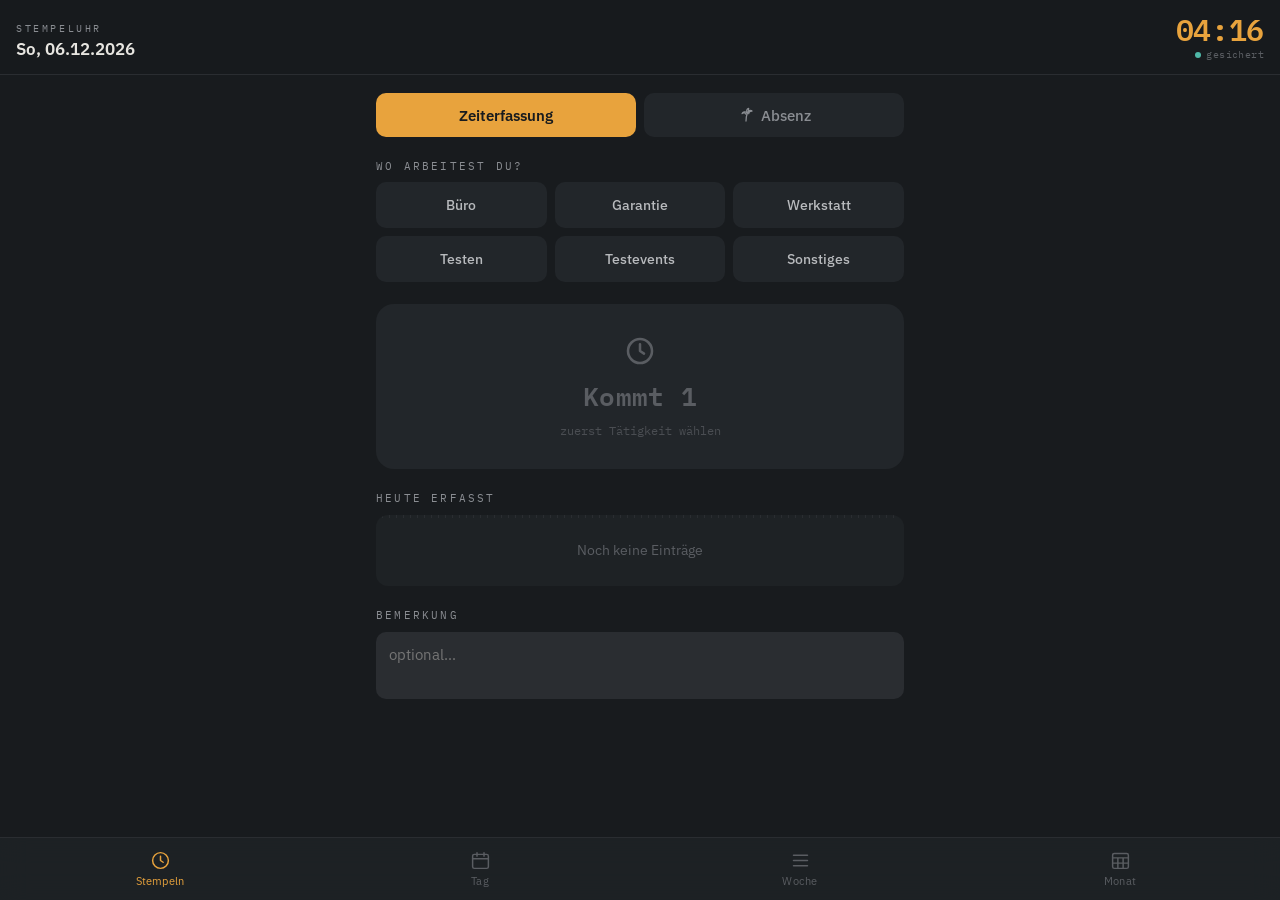
==== web/index.html @ d8d4fa14 "Automatischer Server-Sync auf den Pi - Restrukturiert: Client-Code nach web/, neues FastAPI-Backend " ====
<!DOCTYPE html>
<html lang="de">
  <head>
    <meta charset="utf-8" />
    <meta name="viewport" content="width=device-width, initial-scale=1, viewport-fit=cover, maximum-scale=1" />
    <title>Stempeluhr</title>

    <meta name="description" content="Mobile Arbeitszeiterfassung – offline, lokal, mit CSV-Export." />
    <meta name="theme-color" content="#181B1E" />
    <meta name="color-scheme" content="dark" />

    <!-- iOS Homescreen -->
    <meta name="apple-mobile-web-app-capable" content="yes" />
    <meta name="mobile-web-app-capable" content="yes" />
    <meta name="apple-mobile-web-app-status-bar-style" content="black-translucent" />
    <meta name="apple-mobile-web-app-title" content="Stempeluhr" />
    <link rel="apple-touch-icon" href="./icons/icon-192.png" />

    <link rel="manifest" href="./manifest.json" />
    <link rel="icon" href="./icons/icon-192.png" />

    <link rel="preconnect" href="https://fonts.googleapis.com" />
    <link rel="preconnect" href="https://fonts.gstatic.com" crossorigin />
    <link
      rel="stylesheet"
      href="https://fonts.googleapis.com/css2?family=IBM+Plex+Mono:wght@400;500;600;700&family=IBM+Plex+Sans:wght@400;500;600;700&display=swap"
    />
    <link rel="stylesheet" href="./styles.css" />
  </head>

  <body>
    <header class="topbar">
      <div class="topbar-left">
        <div class="eyebrow">Stempeluhr</div>
        <div class="topbar-date" id="topbarDate">–</div>
      </div>
      <div class="topbar-right">
        <div class="clock" id="clock">--:--</div>
        <div class="syncrow" id="syncRow" title="Server-Sync" hidden>
          <span class="syncdot" id="syncDot"></span><span id="syncLabel"></span>
        </div>
      </div>
    </header>

    <main id="screen" class="screen" aria-live="polite">
      <div class="loading">Lädt…</div>
    </main>

    <nav class="tabbar" id="tabbar" role="tablist" aria-label="Ansicht">
      <button class="tab" data-screen="stempeln" role="tab" aria-selected="true">
        <svg viewBox="0 0 24 24" class="tab-ico" aria-hidden="true">
          <circle cx="12" cy="12" r="9" /><path d="M12 7v5l3 2" />
        </svg>
        <span>Stempeln</span>
      </button>
      <button class="tab" data-screen="tag" role="tab" aria-selected="false">
        <svg viewBox="0 0 24 24" class="tab-ico" aria-hidden="true">
          <rect x="3" y="5" width="18" height="16" rx="2" /><path d="M3 10h18M8 3v4M16 3v4" />
        </svg>
        <span>Tag</span>
      </button>
      <button class="tab" data-screen="woche" role="tab" aria-selected="false">
        <svg viewBox="0 0 24 24" class="tab-ico" aria-hidden="true">
          <path d="M4 6h16M4 12h16M4 18h16" />
        </svg>
        <span>Woche</span>
      </button>
      <button class="tab" data-screen="monat" role="tab" aria-selected="false">
        <svg viewBox="0 0 24 24" class="tab-ico" aria-hidden="true">
          <rect x="3" y="4" width="18" height="17" rx="2" />
          <path d="M3 9h18M9 9v12M15 9v12M3 15h18" />
        </svg>
        <span>Monat</span>
      </button>
    </nav>

    <div class="toast" id="toast" role="status" aria-live="polite" hidden></div>

    <script src="./db.js"></script>
    <script src="./sync.js"></script>
    <script src="./app.js"></script>
  </body>
</html>
---- web/styles.css ----
/* Stempeluhr – dunkles, industrielles Design.
   Amber = Kommt / aktive Auswahl, Türkis = Geht / Absenz. */

:root {
  --bg: #181b1e;
  --surface: #1e2225;
  --surface-2: #22262a;
  --surface-3: #2a2d31;
  --line: #2a2d31;
  --line-soft: #34383d;
  --text: #e7e5e0;
  --text-2: #b8babd;
  --muted: #8a8d92;
  --dim: #5a5d62;
  --amber: #e8a33d;
  --amber-lite: #ffc46b;
  --teal: #4fb8a8;
  --teal-lite: #7fddd0;
  --danger: #d9646a;

  --mono: 'IBM Plex Mono', ui-monospace, SFMono-Regular, Menlo, Consolas, monospace;
  --sans: 'IBM Plex Sans', -apple-system, BlinkMacSystemFont, 'Segoe UI', Roboto, sans-serif;

  --pad: 16px;
  --radius: 12px;
  --tabbar-h: 62px;
  --safe-top: env(safe-area-inset-top, 0px);
  --safe-bottom: env(safe-area-inset-bottom, 0px);
}

* {
  box-sizing: border-box;
  -webkit-tap-highlight-color: transparent;
}

html,
body {
  margin: 0;
  padding: 0;
  background: var(--bg);
  color: var(--text);
  font-family: var(--sans);
  font-size: 16px;
  line-height: 1.4;
  overscroll-behavior-y: none;
}

body {
  min-height: 100vh;
  min-height: 100dvh;
  -webkit-font-smoothing: antialiased;
}

button {
  font-family: inherit;
  font-size: inherit;
  color: inherit;
  border: none;
  background: none;
  cursor: pointer;
}

input,
textarea,
select {
  font-family: inherit;
  font-size: 16px; /* verhindert Auto-Zoom auf iOS */
  color: var(--text);
}

.mono {
  font-family: var(--mono);
  font-variant-numeric: tabular-nums;
}

/* ---------- Topbar ---------- */

.topbar {
  position: sticky;
  top: 0;
  z-index: 20;
  display: flex;
  align-items: flex-end;
  justify-content: space-between;
  gap: 12px;
  padding: calc(var(--safe-top) + 14px) var(--pad) 12px;
  background: rgba(24, 27, 30, 0.94);
  backdrop-filter: blur(12px);
  -webkit-backdrop-filter: blur(12px);
  border-bottom: 1px solid var(--line);
}

.eyebrow {
  font-family: var(--mono);
  font-size: 10px;
  letter-spacing: 0.26em;
  text-transform: uppercase;
  color: var(--muted);
}

.topbar-date {
  font-size: 17px;
  font-weight: 600;
  margin-top: 2px;
}

.topbar-right {
  display: flex;
  flex-direction: column;
  align-items: flex-end;
  gap: 4px;
}

.clock {
  font-family: var(--mono);
  font-variant-numeric: tabular-nums;
  font-size: 30px;
  font-weight: 600;
  line-height: 1;
  color: var(--amber);
  letter-spacing: -0.01em;
}

.syncrow {
  display: flex;
  align-items: center;
  gap: 5px;
  font-family: var(--mono);
  font-size: 10px;
  letter-spacing: 0.04em;
  color: var(--dim);
}

.syncdot {
  width: 6px;
  height: 6px;
  border-radius: 50%;
  background: var(--dim);
  flex: none;
  transition: background 0.2s;
}

.syncrow.synced .syncdot {
  background: var(--teal);
}
.syncrow.syncing .syncdot {
  background: var(--amber);
  animation: syncpulse 1s ease-in-out infinite;
}
.syncrow.pending .syncdot,
.syncrow.offline .syncdot {
  background: var(--amber);
}

@keyframes syncpulse {
  0%, 100% { opacity: 1; }
  50% { opacity: 0.35; }
}

/* ---------- Screen ---------- */

.screen {
  padding: 18px var(--pad) calc(var(--tabbar-h) + var(--safe-bottom) + 28px);
  max-width: 560px;
  margin: 0 auto;
}

.loading {
  padding: 60px 0;
  text-align: center;
  font-family: var(--mono);
  font-size: 13px;
  letter-spacing: 0.2em;
  color: var(--amber);
}

.section {
  margin-top: 22px;
}
.section:first-child {
  margin-top: 0;
}

.label {
  font-family: var(--mono);
  font-size: 11px;
  letter-spacing: 0.2em;
  text-transform: uppercase;
  color: var(--muted);
  margin-bottom: 8px;
  display: block;
}

.hint {
  font-size: 11.5px;
  color: var(--dim);
  line-height: 1.5;
  margin-top: 10px;
}
.hint.center {
  text-align: center;
}

/* ---------- Segmented control ---------- */

.seg {
  display: flex;
  gap: 8px;
}

.seg-btn {
  flex: 1;
  min-height: 44px;
  border-radius: 10px;
  background: var(--surface-2);
  color: var(--muted);
  font-size: 14.5px;
  font-weight: 500;
  display: flex;
  align-items: center;
  justify-content: center;
  gap: 7px;
  transition: background 0.15s, color 0.15s;
}

.seg-btn[aria-pressed='true'] {
  background: var(--amber);
  color: var(--bg);
  font-weight: 600;
}

.seg-btn.teal[aria-pressed='true'] {
  background: var(--teal);
  color: var(--bg);
}

.seg-btn svg {
  width: 16px;
  height: 16px;
}

/* ---------- Chips ---------- */

.chip-grid {
  display: grid;
  grid-template-columns: repeat(3, 1fr);
  gap: 8px;
}

.chip-row {
  display: flex;
  flex-wrap: wrap;
  gap: 8px;
}

.chip {
  min-height: 46px;
  padding: 6px 10px;
  border-radius: 10px;
  border: 2px solid transparent;
  background: var(--surface-2);
  color: var(--text-2);
  font-size: 14px;
  font-weight: 500;
  display: inline-flex;
  align-items: center;
  justify-content: center;
  gap: 6px;
  text-align: center;
  transition: transform 0.12s, background 0.12s, border-color 0.12s, box-shadow 0.12s;
}

.chip-row .chip {
  min-height: 42px;
  border-radius: 999px;
  padding: 6px 16px;
}

.chip .check {
  width: 15px;
  height: 15px;
  flex: none;
  display: none;
}

.chip[aria-pressed='true'] {
  background: var(--amber);
  color: var(--bg);
  border-color: var(--amber-lite);
  font-weight: 700;
  transform: scale(1.04);
  box-shadow: 0 0 0 3px rgba(232, 163, 61, 0.25);
}

.chip.teal[aria-pressed='true'] {
  background: var(--teal);
  border-color: var(--teal-lite);
  box-shadow: 0 0 0 3px rgba(79, 184, 168, 0.25);
}

.chip[aria-pressed='true'] .check {
  display: block;
}

.chip:active {
  transform: scale(0.97);
}

/* ---------- Stempel-Button ---------- */

.punch {
  width: 100%;
  border-radius: 18px;
  padding: 30px 16px;
  display: flex;
  flex-direction: column;
  align-items: center;
  gap: 8px;
  background: var(--surface-2);
  color: var(--dim);
  transition: transform 0.1s, background 0.15s, color 0.15s;
  border: 1px solid transparent;
}

.punch:active {
  transform: scale(0.985);
}

.punch.kommt {
  background: var(--amber);
  color: var(--bg);
  box-shadow: 0 10px 30px -14px rgba(232, 163, 61, 0.7);
}

.punch.geht {
  background: #3e4348;
  color: var(--text);
  border-color: var(--teal);
  box-shadow: 0 10px 30px -16px rgba(79, 184, 168, 0.6);
}

.punch-ico {
  width: 32px;
  height: 32px;
}

.punch-title {
  font-family: var(--mono);
  font-size: 26px;
  font-weight: 600;
  letter-spacing: 0.01em;
}

.punch-sub {
  font-family: var(--mono);
  font-size: 12px;
  opacity: 0.72;
}

/* ---------- Cards / Listen ---------- */

.card {
  background: var(--surface);
  border-radius: var(--radius);
  padding: 14px;
}

.card + .card {
  margin-top: 10px;
}

.list {
  background: var(--surface);
  border-radius: var(--radius);
  overflow: hidden;
}

.row {
  display: flex;
  align-items: center;
  justify-content: space-between;
  gap: 10px;
  padding: 11px 14px;
  min-height: 52px;
  border-top: 1px solid var(--line);
}
.row:first-child {
  border-top: none;
}

.row-left {
  display: flex;
  align-items: center;
  gap: 10px;
  min-width: 0;
}

.dot {
  width: 8px;
  height: 8px;
  border-radius: 50%;
  flex: none;
  background: var(--dim);
}
.dot.amber {
  background: var(--amber);
}
.dot.teal {
  background: var(--teal);
}

.row-title {
  font-size: 14px;
  color: var(--text-2);
  white-space: nowrap;
}

.badge {
  font-family: var(--mono);
  font-size: 11px;
  padding: 2px 6px;
  border-radius: 5px;
  background: var(--surface-3);
  color: var(--amber);
  white-space: nowrap;
  overflow: hidden;
  text-overflow: ellipsis;
}

.row-right {
  display: flex;
  align-items: center;
  gap: 6px;
  flex: none;
}

.time {
  font-family: var(--mono);
  font-variant-numeric: tabular-nums;
  font-size: 18px;
  font-weight: 500;
}

.iconbtn {
  width: 40px;
  height: 40px;
  display: inline-flex;
  align-items: center;
  justify-content: center;
  color: var(--dim);
  border-radius: 8px;
}
.iconbtn svg {
  width: 17px;
  height: 17px;
}
.iconbtn:active {
  background: var(--surface-3);
}
.iconbtn.ok {
  color: var(--teal);
}
.iconbtn.cancel {
  color: var(--muted);
}

.empty {
  background: var(--surface);
  border-radius: var(--radius);
  padding: 26px 16px;
  text-align: center;
  font-size: 14px;
  color: var(--dim);
  background-image: repeating-linear-gradient(
    90deg,
    transparent,
    transparent 6px,
    var(--line) 6px,
    var(--line) 7px
  );
  background-size: 100% 3px;
  background-repeat: no-repeat;
  background-position: 0 0;
}

.total {
  display: flex;
  justify-content: space-between;
  align-items: baseline;
  padding: 12px 4px 0;
  font-size: 14px;
  color: var(--muted);
}

.total strong {
  font-family: var(--mono);
  font-variant-numeric: tabular-nums;
  font-size: 17px;
  font-weight: 600;
  color: var(--amber);
}

/* ---------- Inputs ---------- */

.input {
  width: 100%;
  background: var(--surface-3);
  border: 1px solid transparent;
  border-radius: 10px;
  padding: 11px 12px;
  outline: none;
  min-height: 46px;
}

.input:focus {
  border-color: var(--amber);
}

.input.mono {
  font-family: var(--mono);
  font-size: 18px;
}

.input.time-input {
  font-family: var(--mono);
  font-size: 17px;
  min-width: 108px;
  width: auto;
  padding: 8px 10px;
  min-height: 40px;
}

textarea.input {
  resize: none;
  line-height: 1.45;
  font-size: 15px;
}

textarea.input:focus {
  border-color: var(--amber);
}

.field + .field {
  margin-top: 14px;
}

/* ---------- Buttons ---------- */

.btn {
  width: 100%;
  min-height: 48px;
  border-radius: 10px;
  background: var(--surface-3);
  color: var(--text);
  font-size: 14.5px;
  font-weight: 500;
  display: flex;
  align-items: center;
  justify-content: center;
  gap: 8px;
  transition: transform 0.1s, opacity 0.15s;
}

.btn:active {
  transform: scale(0.985);
}

.btn svg {
  width: 17px;
  height: 17px;
}

.btn.primary {
  background: var(--amber);
  color: var(--bg);
  font-weight: 600;
}

.btn.teal {
  background: var(--teal);
  color: var(--bg);
  font-weight: 600;
}

.btn.ghost {
  background: var(--surface-2);
  color: var(--muted);
  width: auto;
  padding: 0 18px;
  flex: none;
}

.btn.dashed {
  background: transparent;
  border: 1px dashed var(--line-soft);
  color: var(--muted);
}

.btn:disabled {
  opacity: 0.32;
  pointer-events: none;
}

.btn-row {
  display: flex;
  gap: 8px;
  margin-top: 12px;
}

.btn-row .btn {
  margin-top: 0;
}

.btn + .btn,
.list + .btn,
.empty + .btn,
.total + .btn {
  margin-top: 12px;
}

/* ---------- Datums-Navigation ---------- */

.navrow {
  display: flex;
  align-items: center;
  justify-content: space-between;
  gap: 8px;
  margin-bottom: 10px;
}

.navrow .nav-title {
  font-size: 15px;
  font-weight: 600;
  text-align: center;
  flex: 1;
}

.navrow .nav-title small {
  display: block;
  font-family: var(--mono);
  font-size: 10.5px;
  letter-spacing: 0.18em;
  text-transform: uppercase;
  color: var(--muted);
  font-weight: 400;
  margin-top: 2px;
}

.navbtn {
  width: 44px;
  height: 44px;
  border-radius: 10px;
  display: inline-flex;
  align-items: center;
  justify-content: center;
  color: var(--text-2);
  background: var(--surface-2);
  flex: none;
}
.navbtn svg {
  width: 18px;
  height: 18px;
}
.navbtn:active {
  background: var(--surface-3);
}

.today-link {
  display: block;
  margin: 0 auto;
  font-size: 12.5px;
  color: var(--amber);
  padding: 8px 12px;
}

/* ---------- Wochenliste ---------- */

.week-row {
  display: flex;
  align-items: center;
  justify-content: space-between;
  gap: 10px;
  width: 100%;
  padding: 12px 14px;
  min-height: 52px;
  border-top: 1px solid var(--line);
  text-align: left;
}
.week-row:first-child {
  border-top: none;
}
.week-row.is-today {
  background: var(--surface-2);
}
.week-row.weekend .wd {
  color: var(--dim);
}

.wd {
  font-family: var(--mono);
  font-size: 14px;
  color: var(--muted);
  width: 26px;
  flex: none;
}
.week-row.is-today .wd {
  color: var(--amber);
}

.wdate {
  font-family: var(--mono);
  font-size: 13.5px;
  color: var(--text-2);
}

.wval {
  font-family: var(--mono);
  font-variant-numeric: tabular-nums;
  font-size: 14px;
  text-align: right;
}
.wval .none {
  color: #4a4d52;
}
.wval .abs {
  color: var(--teal);
}
.wval .cat {
  display: block;
  font-size: 10.5px;
  color: var(--dim);
  margin-top: 1px;
}

/* ---------- Monatsraster ---------- */

.month-head {
  display: grid;
  grid-template-columns: repeat(7, 1fr);
  gap: 5px;
  text-align: center;
  font-family: var(--mono);
  font-size: 10px;
  letter-spacing: 0.1em;
  color: var(--dim);
  margin-bottom: 6px;
}

.month-grid {
  display: grid;
  grid-template-columns: repeat(7, 1fr);
  gap: 5px;
}

.mcell {
  aspect-ratio: 1 / 1;
  border-radius: 10px;
  background: var(--surface);
  color: var(--text-2);
  display: flex;
  flex-direction: column;
  align-items: center;
  justify-content: center;
  gap: 3px;
  font-family: var(--mono);
  font-size: 12px;
  border: 1px solid transparent;
}

.mcell.blank {
  background: transparent;
}

.mcell.is-today {
  border-color: var(--amber);
  color: var(--amber);
  font-weight: 600;
}

.mcell.is-selected {
  background: var(--surface-3);
}

.mcell.weekend {
  background: #1a1e21;
  color: var(--dim);
}

.mdot {
  width: 6px;
  height: 6px;
  border-radius: 50%;
  background: transparent;
}
.mdot.work {
  background: var(--amber);
}
.mdot.abs {
  background: var(--teal);
}

.legend {
  display: flex;
  gap: 16px;
  justify-content: center;
  margin-top: 12px;
  font-size: 11.5px;
  color: var(--muted);
}
.legend span {
  display: inline-flex;
  align-items: center;
  gap: 6px;
}

/* ---------- Tabbar ---------- */

.tabbar {
  position: fixed;
  left: 0;
  right: 0;
  bottom: 0;
  z-index: 30;
  display: flex;
  background: rgba(30, 34, 37, 0.96);
  backdrop-filter: blur(14px);
  -webkit-backdrop-filter: blur(14px);
  border-top: 1px solid var(--line);
  padding-bottom: var(--safe-bottom);
}

.tab {
  flex: 1;
  height: var(--tabbar-h);
  display: flex;
  flex-direction: column;
  align-items: center;
  justify-content: center;
  gap: 3px;
  color: var(--dim);
  font-size: 10.5px;
  letter-spacing: 0.02em;
  transition: color 0.15s;
}

.tab-ico {
  width: 21px;
  height: 21px;
  fill: none;
  stroke: currentColor;
  stroke-width: 1.7;
  stroke-linecap: round;
  stroke-linejoin: round;
}

.tab[aria-selected='true'] {
  color: var(--amber);
}

/* ---------- Toast ---------- */

.toast {
  position: fixed;
  left: 50%;
  transform: translateX(-50%) translateY(8px);
  bottom: calc(var(--tabbar-h) + var(--safe-bottom) + 16px);
  z-index: 40;
  background: var(--surface-3);
  border: 1px solid var(--line-soft);
  color: var(--text);
  font-size: 13.5px;
  padding: 10px 16px;
  border-radius: 999px;
  box-shadow: 0 12px 30px -10px rgba(0, 0, 0, 0.7);
  opacity: 0;
  transition: opacity 0.2s, transform 0.2s;
  pointer-events: none;
  max-width: calc(100vw - 32px);
  text-align: center;
}

.toast.show {
  opacity: 1;
  transform: translateX(-50%) translateY(0);
}

/* ---------- Icons ---------- */

svg.ico {
  fill: none;
  stroke: currentColor;
  stroke-width: 1.9;
  stroke-linecap: round;
  stroke-linejoin: round;
}

svg.ico.thick {
  stroke-width: 2.8;
}

/* ---------- Update-Banner ---------- */

.updatebar {
  position: fixed;
  left: 12px;
  right: 12px;
  bottom: calc(var(--tabbar-h) + var(--safe-bottom) + 12px);
  z-index: 45;
  background: var(--surface-3);
  border: 1px solid var(--line-soft);
  border-radius: 12px;
  padding: 12px 14px;
  display: flex;
  align-items: center;
  justify-content: space-between;
  gap: 12px;
  font-size: 13.5px;
}

.updatebar button {
  color: var(--amber);
  font-weight: 600;
  padding: 6px 4px;
}

@media (prefers-reduced-motion: reduce) {
  * {
    transition: none !important;
    animation: none !important;
  }
}
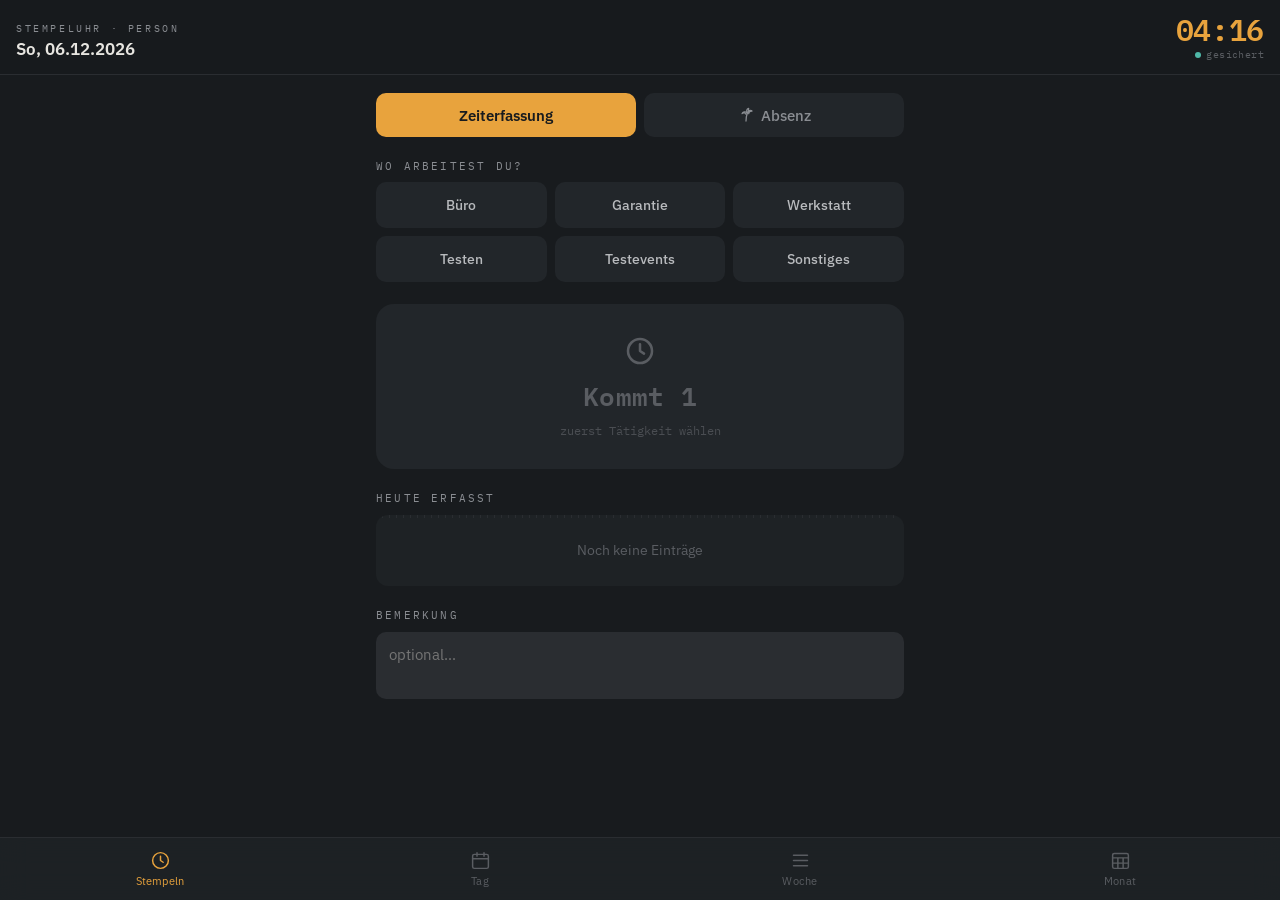
==== commit c717d027: "Mehrpersonenfähiger Sync: Profil pro Gerät - server/main.py: API-Pfade jetzt /api/{person}/days/...," ====
--- a/web/index.html
+++ b/web/index.html
@@ -31,7 +31,7 @@
   <body>
     <header class="topbar">
       <div class="topbar-left">
-        <div class="eyebrow">Stempeluhr</div>
+        <div class="eyebrow" id="eyebrow">Stempeluhr</div>
         <div class="topbar-date" id="topbarDate">–</div>
       </div>
       <div class="topbar-right">
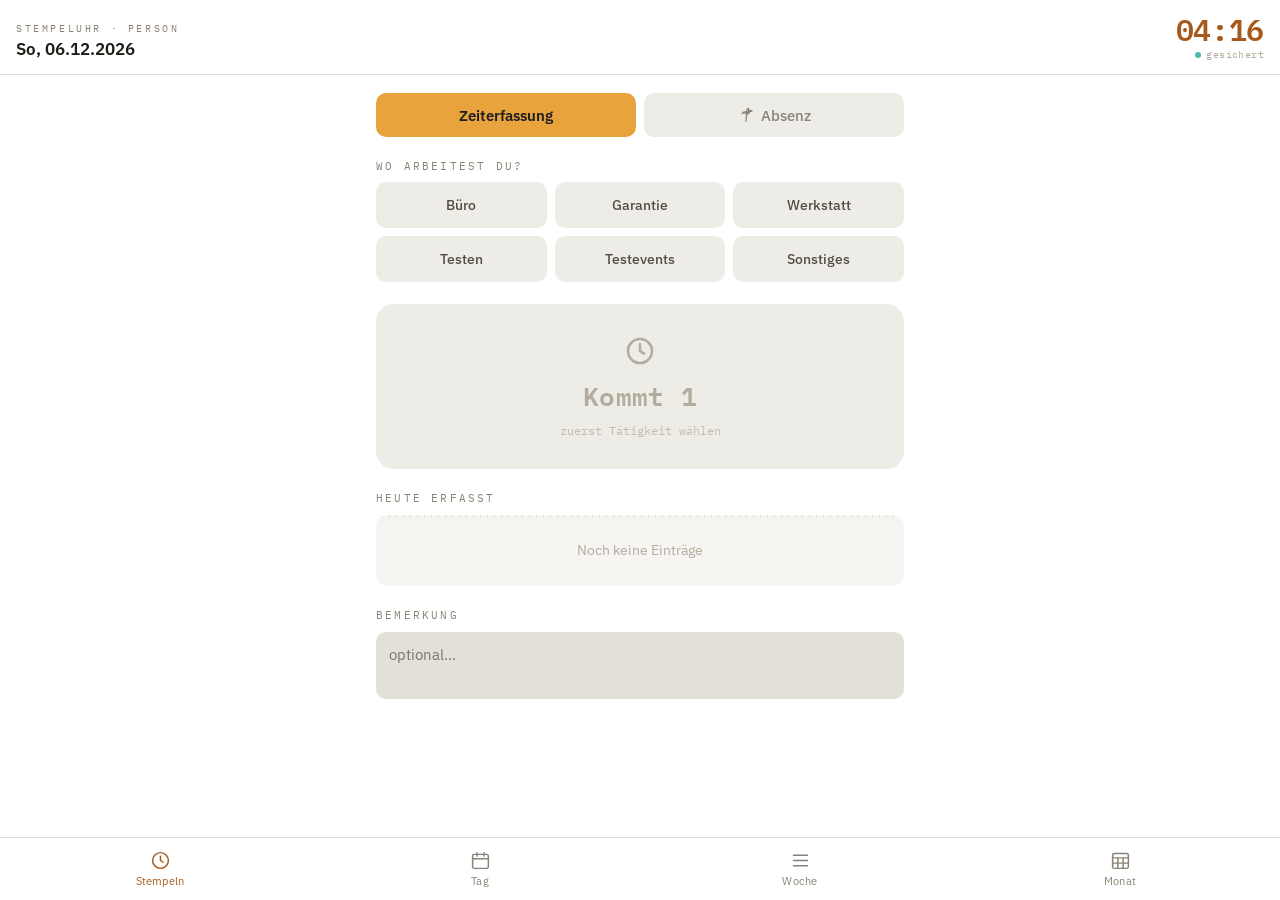
==== commit a9ff7d26: "Auf helles Design umgestellt (weisser Hintergrund statt dunkel) :root-Palette invertiert (weiss/hell" ====
--- a/web/index.html
+++ b/web/index.html
@@ -6,13 +6,13 @@
     <title>Stempeluhr</title>
 
     <meta name="description" content="Mobile Arbeitszeiterfassung – offline, lokal, mit CSV-Export." />
-    <meta name="theme-color" content="#181B1E" />
-    <meta name="color-scheme" content="dark" />
+    <meta name="theme-color" content="#ffffff" />
+    <meta name="color-scheme" content="light" />
 
     <!-- iOS Homescreen -->
     <meta name="apple-mobile-web-app-capable" content="yes" />
     <meta name="mobile-web-app-capable" content="yes" />
-    <meta name="apple-mobile-web-app-status-bar-style" content="black-translucent" />
+    <meta name="apple-mobile-web-app-status-bar-style" content="default" />
     <meta name="apple-mobile-web-app-title" content="Stempeluhr" />
     <link rel="apple-touch-icon" href="./icons/icon-192.png" />
 
--- a/web/styles.css
+++ b/web/styles.css
@@ -1,22 +1,29 @@
-/* Stempeluhr – dunkles, industrielles Design.
-   Amber = Kommt / aktive Auswahl, Türkis = Geht / Absenz. */
+/* Stempeluhr – helles, industrielles Design.
+   Amber = Kommt / aktive Auswahl, Türkis = Geht / Absenz.
+   --amber/--teal sind für Flächen (Buttons, Punkte, Badges-Hintergrund) gedacht;
+   auf Weiss haben sie zu wenig Kontrast für Fliesstext, deshalb gibt es
+   --amber-ink/--teal-ink als abgedunkelte Varianten für Text. --ink ist der
+   dunkle Text, der auf den satten Amber-/Türkis-Flächen liegt. */
 
 :root {
-  --bg: #181b1e;
-  --surface: #1e2225;
-  --surface-2: #22262a;
-  --surface-3: #2a2d31;
-  --line: #2a2d31;
-  --line-soft: #34383d;
-  --text: #e7e5e0;
-  --text-2: #b8babd;
-  --muted: #8a8d92;
-  --dim: #5a5d62;
+  --bg: #ffffff;
+  --surface: #f6f5f2;
+  --surface-2: #eeece6;
+  --surface-3: #e3e0d8;
+  --line: #e2ded4;
+  --line-soft: #d2cbbd;
+  --text: #201d19;
+  --text-2: #524c43;
+  --muted: #8a8375;
+  --dim: #b3ab9c;
+  --ink: #1c1e21;
   --amber: #e8a33d;
   --amber-lite: #ffc46b;
+  --amber-ink: #a6591a;
   --teal: #4fb8a8;
   --teal-lite: #7fddd0;
-  --danger: #d9646a;
+  --teal-ink: #0e7c6b;
+  --danger: #c1392f;
 
   --mono: 'IBM Plex Mono', ui-monospace, SFMono-Regular, Menlo, Consolas, monospace;
   --sans: 'IBM Plex Sans', -apple-system, BlinkMacSystemFont, 'Segoe UI', Roboto, sans-serif;
@@ -84,7 +91,7 @@
   justify-content: space-between;
   gap: 12px;
   padding: calc(var(--safe-top) + 14px) var(--pad) 12px;
-  background: rgba(24, 27, 30, 0.94);
+  background: rgba(255, 255, 255, 0.88);
   backdrop-filter: blur(12px);
   -webkit-backdrop-filter: blur(12px);
   border-bottom: 1px solid var(--line);
@@ -117,7 +124,7 @@
   font-size: 30px;
   font-weight: 600;
   line-height: 1;
-  color: var(--amber);
+  color: var(--amber-ink);
   letter-spacing: -0.01em;
 }
 
@@ -171,7 +178,7 @@
   font-family: var(--mono);
   font-size: 13px;
   letter-spacing: 0.2em;
-  color: var(--amber);
+  color: var(--amber-ink);
 }
 
 .section {
@@ -225,13 +232,13 @@
 
 .seg-btn[aria-pressed='true'] {
   background: var(--amber);
-  color: var(--bg);
+  color: var(--ink);
   font-weight: 600;
 }
 
 .seg-btn.teal[aria-pressed='true'] {
   background: var(--teal);
-  color: var(--bg);
+  color: var(--ink);
 }
 
 .seg-btn svg {
@@ -285,7 +292,7 @@
 
 .chip[aria-pressed='true'] {
   background: var(--amber);
-  color: var(--bg);
+  color: var(--ink);
   border-color: var(--amber-lite);
   font-weight: 700;
   transform: scale(1.04);
@@ -328,15 +335,15 @@
 
 .punch.kommt {
   background: var(--amber);
-  color: var(--bg);
-  box-shadow: 0 10px 30px -14px rgba(232, 163, 61, 0.7);
+  color: var(--ink);
+  box-shadow: 0 10px 30px -14px rgba(232, 163, 61, 0.5);
 }
 
 .punch.geht {
-  background: #3e4348;
+  background: #eaf7f4;
   color: var(--text);
   border-color: var(--teal);
-  box-shadow: 0 10px 30px -16px rgba(79, 184, 168, 0.6);
+  box-shadow: 0 10px 30px -16px rgba(79, 184, 168, 0.35);
 }
 
 .punch-ico {
@@ -421,7 +428,7 @@
   padding: 2px 6px;
   border-radius: 5px;
   background: var(--surface-3);
-  color: var(--amber);
+  color: var(--amber-ink);
   white-space: nowrap;
   overflow: hidden;
   text-overflow: ellipsis;
@@ -458,7 +465,7 @@
   background: var(--surface-3);
 }
 .iconbtn.ok {
-  color: var(--teal);
+  color: var(--teal-ink);
 }
 .iconbtn.cancel {
   color: var(--muted);
@@ -497,7 +504,7 @@
   font-variant-numeric: tabular-nums;
   font-size: 17px;
   font-weight: 600;
-  color: var(--amber);
+  color: var(--amber-ink);
 }
 
 /* ---------- Inputs ---------- */
@@ -572,13 +579,13 @@
 
 .btn.primary {
   background: var(--amber);
-  color: var(--bg);
+  color: var(--ink);
   font-weight: 600;
 }
 
 .btn.teal {
   background: var(--teal);
-  color: var(--bg);
+  color: var(--ink);
   font-weight: 600;
 }
 
@@ -669,7 +676,7 @@
   display: block;
   margin: 0 auto;
   font-size: 12.5px;
-  color: var(--amber);
+  color: var(--amber-ink);
   padding: 8px 12px;
 }
 
@@ -704,7 +711,7 @@
   flex: none;
 }
 .week-row.is-today .wd {
-  color: var(--amber);
+  color: var(--amber-ink);
 }
 
 .wdate {
@@ -720,10 +727,10 @@
   text-align: right;
 }
 .wval .none {
-  color: #4a4d52;
+  color: var(--dim);
 }
 .wval .abs {
-  color: var(--teal);
+  color: var(--teal-ink);
 }
 .wval .cat {
   display: block;
@@ -773,7 +780,7 @@
 
 .mcell.is-today {
   border-color: var(--amber);
-  color: var(--amber);
+  color: var(--amber-ink);
   font-weight: 600;
 }
 
@@ -782,8 +789,8 @@
 }
 
 .mcell.weekend {
-  background: #1a1e21;
-  color: var(--dim);
+  background: #efebe3;
+  color: var(--muted);
 }
 
 .mdot {
@@ -822,7 +829,7 @@
   bottom: 0;
   z-index: 30;
   display: flex;
-  background: rgba(30, 34, 37, 0.96);
+  background: rgba(255, 255, 255, 0.92);
   backdrop-filter: blur(14px);
   -webkit-backdrop-filter: blur(14px);
   border-top: 1px solid var(--line);
@@ -837,7 +844,7 @@
   align-items: center;
   justify-content: center;
   gap: 3px;
-  color: var(--dim);
+  color: var(--muted);
   font-size: 10.5px;
   letter-spacing: 0.02em;
   transition: color 0.15s;
@@ -854,7 +861,7 @@
 }
 
 .tab[aria-selected='true'] {
-  color: var(--amber);
+  color: var(--amber-ink);
 }
 
 /* ---------- Toast ---------- */
@@ -918,7 +925,7 @@
 }
 
 .updatebar button {
-  color: var(--amber);
+  color: var(--amber-ink);
   font-weight: 600;
   padding: 6px 4px;
 }
